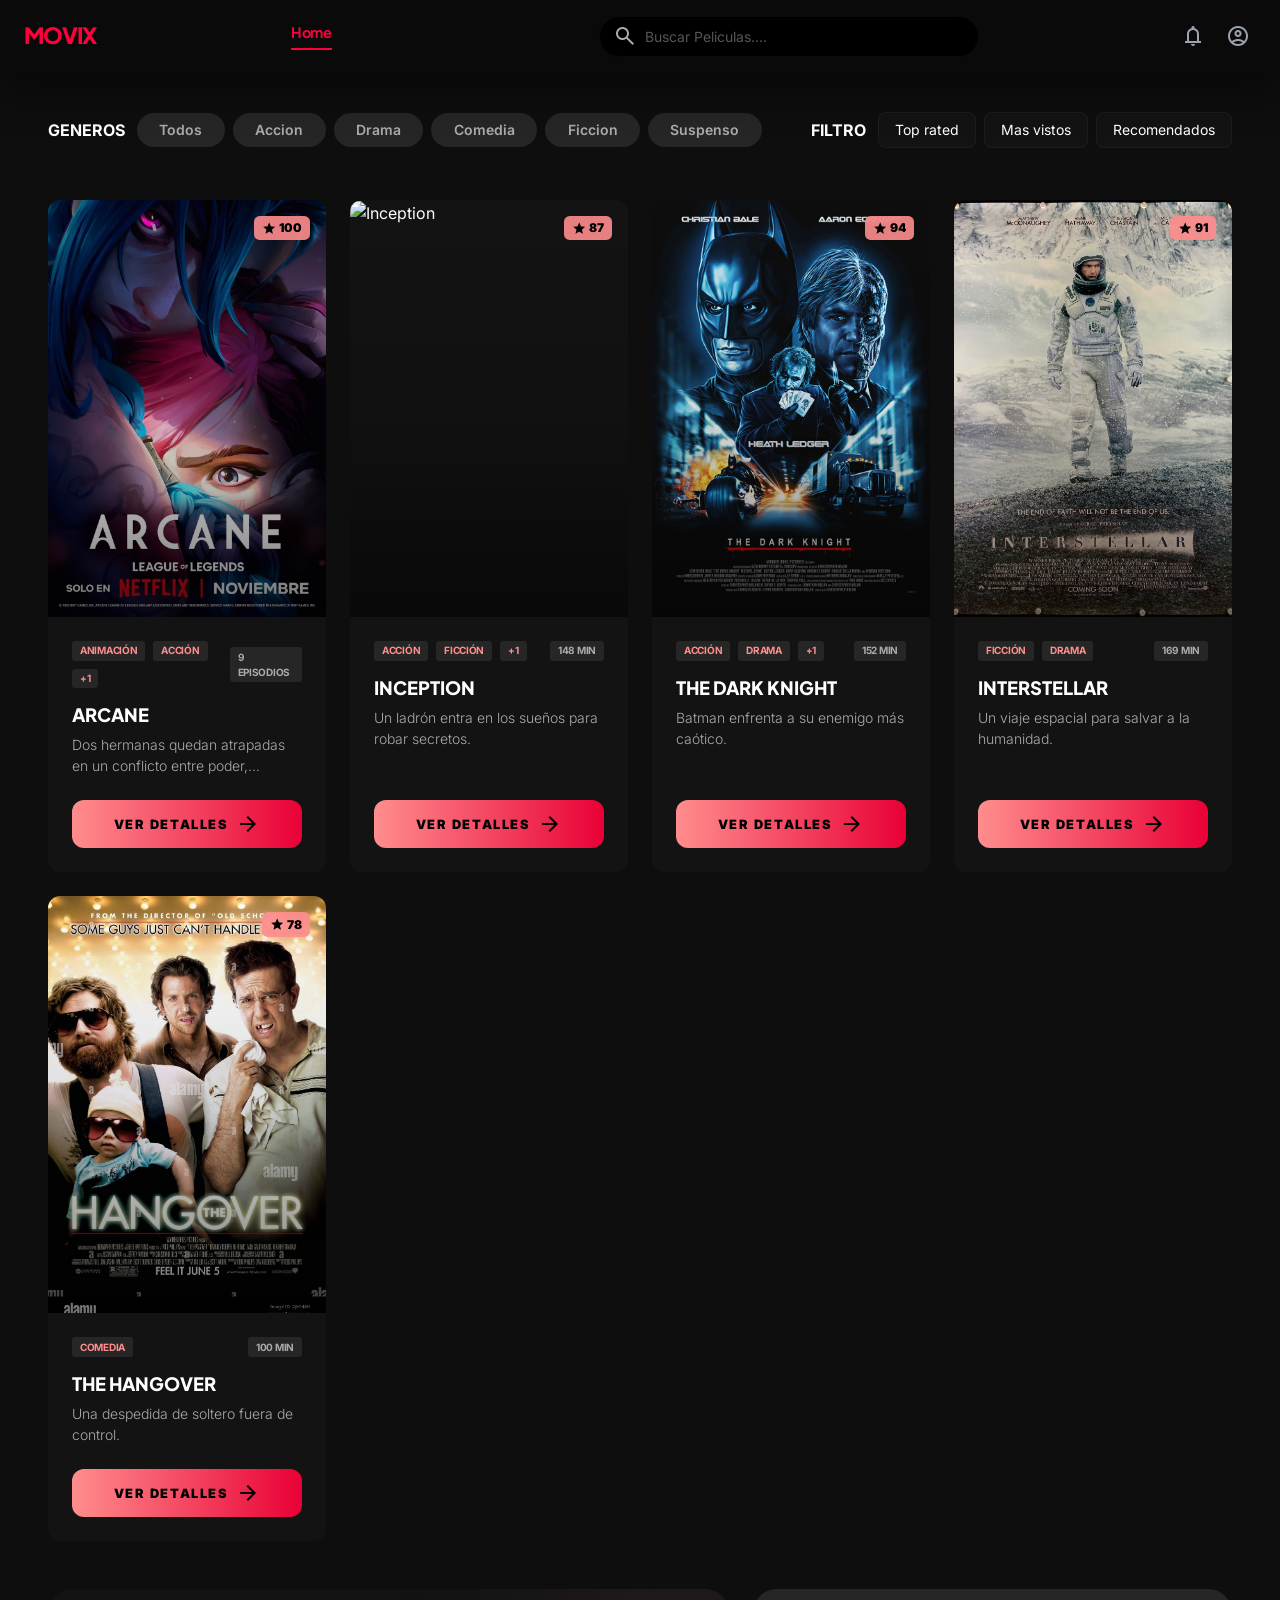
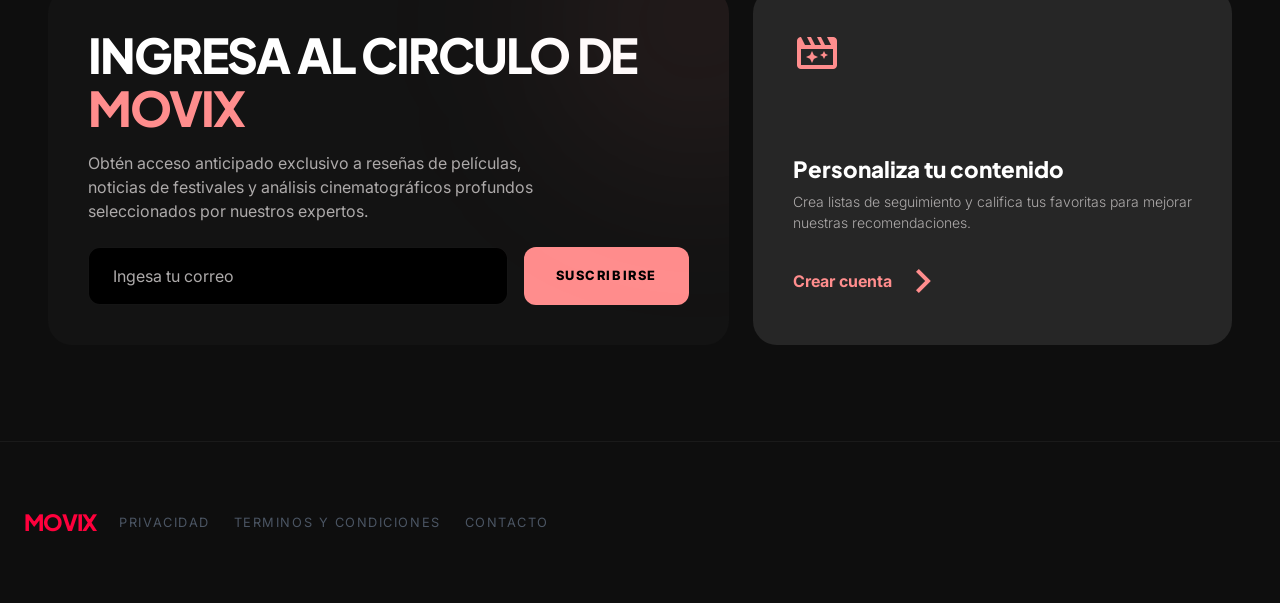
==== index.html @ 1bb52b2a "Primer commit" ====
<!DOCTYPE html>
<html lang="en" data-bs-theme="dark">
<head>
  <meta charset="utf-8"/>
  <meta content="width=device-width, initial-scale=1.0" name="viewport"/>
  <title>Movix</title>
  <link rel="icon" href="/COMPONENTES/BD/sprt/favicon_io/favicon-32x32.png" type="image/png">
  <link href="https://cdn.jsdelivr.net/npm/bootstrap@5.3.3/dist/css/bootstrap.min.css" rel="stylesheet"/>
  <link href="https://fonts.googleapis.com/css2?family=Plus+Jakarta+Sans:wght@400;500;600;700;800&family=Inter:wght@300;400;500;600&display=swap" rel="stylesheet"/>
  <link href="https://fonts.googleapis.com/css2?family=Material+Symbols+Outlined:wght,FILL@100..700,0..1&display=swap" rel="stylesheet"/>

 <link rel="stylesheet" href="COMPONENTES/Home/Style.css"/>
</head>
<body>

<nav class="nt-navbar fixed-top">
  <div class="container-xxl d-flex align-items-center justify-content-between px-4 py-3" style="max-width:1440px;">

 
    <a class="nt-brand" href="#">Movix</a>

    
    <div class="d-none d-md-flex align-items-center gap-4">
      <a class="nt-nav-link active" href="#">Home</a>
      <a class="nt-nav-link" href="#"></a>
      <a class="nt-nav-link" href="#"></a>
      <a class="nt-nav-link" href="#"></a>
    </div>

  
    <div class="d-none d-lg-block" style="width:380px;">
      <div class="nt-search-wrap">
        <span class="material-symbols-outlined">search</span>
        <input   id="searchInput" class="nt-search" placeholder="Buscar Peliculas...." type="text"/>
      </div>
    </div>

    <!-- Action Icons -->
    <div class="d-flex align-items-center gap-2">
      <button class="nt-icon-btn">
        <span class="material-symbols-outlined">notifications</span>
      </button>
      <button class="nt-icon-btn">
        <span class="material-symbols-outlined">account_circle</span>
      </button>
    </div>

  </div>
</nav>


<main class="pt-5 pb-5" style="margin-top:64px; min-height:100vh;">
  <div class="container-xxl px-3 px-lg-5" style="max-width:1440px;">

    
    <section class="mb-4 d-block d-lg-none">
      <div class="nt-search-wrap">
        <span class="material-symbols-outlined">search</span>
        <input class="nt-search" style="border-radius:.75rem; padding:.9rem 1rem .9rem 2.8rem;" placeholder="Search movies..." type="text"/>
      </div>
    </section>

    <!-- Filtros -->
    <section class="mb-5">
      <div class="d-flex flex-column flex-md-row align-items-md-center justify-content-between gap-3">

        <!-- Generos -->
 <div class="d-flex align-items-center gap-2 nt-scrollbar pb-1">
  <span class="text-uppercase fw-bold me-1">Generos</span>
 <button class="nt-filter-pill" onclick="filtrarGenero('Todos'); activarBoton('.nt-filter-pill', this)">Todos</button>
<button class="nt-filter-pill" onclick="filtrarGenero('Acción'); activarBoton('.nt-filter-pill', this)">Accion</button>
  <button class="nt-filter-pill" onclick="filtrarGenero('Drama');activarBoton('.nt-filter-pill', this)">Drama</button>
  <button class="nt-filter-pill" onclick="filtrarGenero('Comedia');activarBoton('.nt-filter-pill', this)">Comedia</button>
  <button class="nt-filter-pill" onclick="filtrarGenero('Ficción');activarBoton('.nt-filter-pill', this)">Ficcion</button>
  <button class="nt-filter-pill" onclick="filtrarGenero('Suspenso');activarBoton('.nt-filter-pill', this)">Suspenso</button>
</div>

        <!-- Filtro  -->
      <div class="d-flex align-items-center gap-2 nt-scrollbar pb-1">
  <span class="text-uppercase fw-bold me-1">Filtro</span>

  <button class="nt-sort-btn" onclick="ordenarPor('rating');activarBoton('.nt-sort-btn', this)">Top rated</button>
  <button class="nt-sort-btn" onclick="ordenarPor('vistas'); activarBoton('.nt-sort-btn', this)"> Mas vistos</button>
  <button class="nt-sort-btn" onclick="ordenarPor('recomendado');activarBoton('.nt-sort-btn', this)">Recomendados</button>
</div>

      </div>
    </section>

    <section id="movieContainer" class="row row-cols-1 row-cols-sm-2 row-cols-lg-3 row-cols-xl-4 g-4 mb-5">


    </section>

    <section class="row g-4 mb-5">

  
      <div class="col-12 col-md-7">
        <div class="nt-newsletter-card h-100">
          <div class="nt-newsletter-glow"></div>
          <h2 class="nt-newsletter-title mb-3">
            INGRESA AL CIRCULO DE   <span class="accent">MOVIX</span>
          </h2>
          <p class="nt-newsletter-desc mb-4">Obtén acceso anticipado exclusivo a reseñas de películas, noticias de festivales y análisis cinematográficos profundos seleccionados por nuestros expertos.</p>
          <div class="d-flex flex-column flex-sm-row gap-3">
            <input class="nt-email-input" placeholder="Ingesa tu correo" type="email"/>
            <button class="nt-btn-subscribe">Suscribirse </button>
          </div>
        </div>
      </div>


      <div class="col-12 col-md-5">
        <div class="nt-curate-card h-100">
          <span class="material-symbols-outlined mb-4">movie_filter</span>
          <div>
            <h3 class="nt-curate-title mb-2">Personaliza tu contenido</h3>
            <p class="nt-curate-desc mb-4">Crea listas de seguimiento y califica tus favoritas para mejorar nuestras recomendaciones.</p>
            <a class="nt-curate-link" href="#">
              Crear cuenta <span class="material-symbols-outlined">chevron_right</span>
            </a>
          </div>
        </div>
      </div>

    </section>

  </div>
</main>


<footer class="nt-footer">
  <div class="container-xxl px-4" style="max-width:1440px;">
    <div class="d-flex flex-column flex-md-row justify-content-start align-items-center gap-4">
      <div class="nt-footer-brand">Movix</div>
      <div class="d-flex flex-wrap justify-content-center gap-4">
        <a class="nt-footer-link" href="#">Privacidad</a>
        <a class="nt-footer-link" href="#">Terminos y condiciones</a>
        <a class="nt-footer-link" href="#">Contacto</a>
      </div>
    </div>
  </div>
</footer>

<!-- Bootstrap JS -->
<script src="https://cdn.jsdelivr.net/npm/bootstrap@5.3.3/dist/js/bootstrap.bundle.min.js"></script>
<script src="COMPONENTES/Home/app.js"></script>
</body>
</html>
---- COMPONENTES/Home/Style.css ----
:root {
      
      --nt-primary:                   #ff8d8d;
      --nt-primary-dim:               #e90036;
      --nt-primary-container:         #ff7578;
      --nt-primary-fixed:             #ff7578;
      --nt-primary-fixed-dim:         #ff5961;
      --nt-on-primary:                #640011;
      --nt-on-primary-fixed:          #000000;
      --nt-on-primary-container:      #4e000b;
      --nt-on-primary-fixed-variant:  #600010;
      --nt-inverse-primary:           #c0002b;

     
      --nt-secondary:                 #fb7e9f;
      --nt-secondary-dim:             #f17797;
      --nt-secondary-container:       #832041;
      --nt-secondary-fixed:           #ffc2ce;
      --nt-secondary-fixed-dim:       #ffadbf;
      --nt-on-secondary:              #560023;
      --nt-on-secondary-container:    #ffc0cc;
      --nt-on-secondary-fixed:        #6a092f;
      --nt-on-secondary-fixed-variant:#902b4b;

    
      --nt-tertiary:                  #c89dff;
      --nt-tertiary-dim:              #b688f3;
      --nt-tertiary-fixed:            #c89dff;
      --nt-tertiary-fixed-dim:        #bc8df9;
      --nt-tertiary-container:        #bc8df9;
      --nt-on-tertiary:               #430f7c;
      --nt-on-tertiary-container:     #36006c;
      --nt-on-tertiary-fixed:         #24004c;
      --nt-on-tertiary-fixed-variant: #4d1d86;

  
      --nt-background:                #0e0e0e;
      --nt-surface:                   #0e0e0e;
      --nt-surface-dim:               #0e0e0e;
      --nt-surface-bright:            #2c2c2c;
      --nt-surface-container-lowest:  #000000;
      --nt-surface-container-low:     #131313;
      --nt-surface-container:         #1a1919;
      --nt-surface-container-high:    #201f1f;
      --nt-surface-container-highest: #262626;
      --nt-surface-variant:           #262626;
      --nt-inverse-surface:           #fcf9f8;

      
      --nt-on-background:             #ffffff;
      --nt-on-surface:                #ffffff;
      --nt-on-surface-variant:        #adaaaa;
      --nt-inverse-on-surface:        #565555;

    
      --nt-outline:                   #767575;
      --nt-outline-variant:           #484847;
      --nt-surface-tint:              #ff8d8d;

   
      --nt-error:                     #ff7351;
      --nt-error-dim:                 #d53d18;
      --nt-error-container:           #b92902;
      --nt-on-error:                  #450900;
      --nt-on-error-container:        #ffd2c8;

     
      --nt-font-headline: 'Plus Jakarta Sans', sans-serif;
      --nt-font-body:     'Inter', sans-serif;
    }


    body {
      background-color: var(--nt-background);
      color: var(--nt-on-surface);
      font-family: var(--nt-font-body);
    }

    ::selection {
      background-color: var(--nt-primary-container);
      color: var(--nt-on-primary-container);
    }

    .font-headline { font-family: var(--nt-font-headline); }

    .material-symbols-outlined {
      font-variation-settings: 'FILL' 0, 'wght' 400, 'GRAD' 0, 'opsz' 24;
      vertical-align: middle;
      line-height: 1;
    }

   
    .nt-navbar {
      background: rgba(10, 10, 10, 0.8);
      backdrop-filter: blur(20px);
      -webkit-backdrop-filter: blur(20px);
      box-shadow: 0 20px 40px rgba(0,0,0,0.4);
    }

    .nt-brand {
      font-family: var(--nt-font-headline);
      font-weight: 900;
      font-size: 1.4rem;
      color: #FF003C;
      letter-spacing: -0.05em;
      text-transform: uppercase;
      text-decoration: none;
    }

    .nt-nav-link {
      font-family: var(--nt-font-headline);
      font-weight: 700;
      font-size: .9rem;
      letter-spacing: -0.02em;
      color: #9ca3af;
      text-decoration: none;
      transition: color .3s;
    }

    .nt-nav-link:hover { color: #fff; }
    .nt-nav-link.active {
      color: #FF003C;
      border-bottom: 2px solid #FF003C;
      padding-bottom: 4px;
    }

    /* Search bar */
    .nt-search-wrap { position: relative; }
    .nt-search-wrap .material-symbols-outlined {
      position: absolute;
      left: 14px;
      top: 50%;
      transform: translateY(-50%);
      color: var(--nt-on-surface-variant);
      pointer-events: none;
      transition: color .2s;
    }
    .nt-search {
      width: 100%;
      background: var(--nt-surface-container-lowest);
      border: 1px solid rgba(72,72,71,.15);
      border-radius: 999px;
      padding: .55rem 1rem .55rem 2.8rem;
      font-size: .875rem;
      color: var(--nt-on-surface);
      transition: border-color .2s, box-shadow .2s;
    }
    .nt-search::placeholder { color: rgba(173,170,170,.5); }
    .nt-search:focus {
      outline: none;
      border-color: rgba(255,141,141,.5);
      box-shadow: 0 0 0 3px rgba(255,141,141,.1);
    }
    .nt-search:focus + .material-symbols-outlined { color: var(--nt-primary); }
    .nt-search-wrap:focus-within .material-symbols-outlined { color: var(--nt-primary); }

    .nt-icon-btn {
      background: transparent;
      border: none;
      color: #9ca3af;
      border-radius: 999px;
      padding: .4rem;
      transition: background .2s;
      line-height: 1;
    }
    .nt-icon-btn:hover { background: rgba(255,255,255,.05); color: #fff; }


    .nt-filter-pill {
      padding: .4rem 1.4rem;
      border-radius: 999px;
      font-size: .875rem;
      border: none;
      font-weight: 600;
      white-space: nowrap;
      transition: transform .15s;
      background: var(--nt-surface-container-highest);
      color: var(--nt-on-surface-variant);
    }
    .nt-filter-pill:hover { color: #fff; }
    .nt-filter-pill:active { transform: scale(.95); }
    .nt-filter-pill.active {
      background: var(--nt-primary);
      color: var(--nt-on-primary-fixed);
    }

    .nt-sort-btn {
      padding: .4rem 1rem;
      border-radius: .5rem;
      font-size: .875rem;
      border: 1px solid rgba(72,72,71,.2);
      background: var(--nt-surface-container-low);
      color: var(--nt-on-surface);
      white-space: nowrap;
      transition: background .2s;
    }
    .nt-sort-btn:hover { background: var(--nt-surface-container-high); }
    .nt-sort-btn.active {
  background: var(--nt-primary);
  color: #fff;
  border-color: var(--nt-primary);
}

  
    .nt-movie-card {
      background: var(--nt-surface-container-low);
      border-radius: .75rem;
      overflow: hidden;
      display: flex;
      flex-direction: column;
      transition: transform .5s, box-shadow .5s;
    }
    .nt-movie-card:hover {
      transform: translateY(-8px);
      box-shadow: 0 30px 60px -15px rgba(233,0,54,.3);
    }

    .nt-poster-wrap {
      position: relative;
      aspect-ratio: 2/3;
      overflow: hidden;
    }
    .nt-poster-wrap img {
      width: 100%;
      height: 100%;
      object-fit: cover;
      transition: transform .7s;
    }
    .nt-movie-card:hover .nt-poster-wrap img { transform: scale(1.1); }

    .nt-poster-gradient {
      position: absolute;
      inset: 0;
      background: linear-gradient(to top, rgba(0,0,0,.9) 0%, rgba(0,0,0,.2) 50%, transparent 100%);
      opacity: .6;
    }

    .nt-rating-badge {
      position: absolute;
      top: 1rem;
      right: 1rem;
      background: rgba(255,141,141,.9);
      color: var(--nt-on-primary-fixed);
      padding: .2rem .5rem;
      border-radius: .35rem;
      font-size: .75rem;
      font-weight: 900;
      display: flex;
      align-items: center;
      gap: .2rem;
      backdrop-filter: blur(8px);
    }
    .nt-rating-badge .material-symbols-outlined {
      font-size: .9rem;
      font-variation-settings: 'FILL' 1, 'wght' 400, 'GRAD' 0, 'opsz' 24;
    }

    .nt-card-body { padding: 1.5rem; display: flex; flex-direction: column; flex-grow: 1; }

    .nt-genre-tag {
      font-size: 10px;
      font-weight: 700;
      text-transform: uppercase;
      letter-spacing: -.03em;
      padding: .15rem .5rem;
      background: var(--nt-surface-container-highest);
      color: var(--nt-primary);
      border-radius: .2rem;
    }
    .nt-duration-tag {
      font-size: 10px;
      font-weight: 700;
      text-transform: uppercase;
      letter-spacing: -.03em;
      padding: .15rem .5rem;
      background: var(--nt-surface-container-highest);
      color: var(--nt-on-surface-variant);
      border-radius: .2rem;
    }

    .nt-card-title {
      font-family: var(--nt-font-headline);
      font-weight: 800;
      font-size: 1.15rem;
      transition: color .2s;
    }
    .nt-movie-card:hover .nt-card-title { color: var(--nt-primary); }

    .nt-card-desc {
      color: var(--nt-on-surface-variant);
      font-size: .875rem;
      font-weight: 300;
      display: -webkit-box;
      -webkit-line-clamp: 2;
      -webkit-box-orient: vertical;
      overflow: hidden;
    }

    .nt-btn-details {
      width: 100%;
      padding: .75rem;
      border-radius: .75rem;
      border: none;
      background: linear-gradient(to right, var(--nt-primary), var(--nt-primary-dim));
      color: var(--nt-on-primary-fixed);
      font-weight: 900;
      font-size: .8rem;
      text-transform: uppercase;
      letter-spacing: .12em;
      display: flex;
      align-items: center;
      justify-content: center;
      gap: .5rem;
      transition: transform .15s;
    }
    .nt-btn-details:active { transform: scale(.95); }
    .nt-btn-details:hover .nt-arrow { transform: translateX(4px); }
    .nt-arrow { transition: transform .2s; }

    .nt-newsletter-card {
      background: var(--nt-surface-container-low);
      border-radius: 1.5rem;
      padding: 2.5rem;
      position: relative;
      overflow: hidden;
    }
    .nt-newsletter-glow {
      position: absolute;
      top: -6rem;
      right: -6rem;
      width: 16rem;
      height: 16rem;
      background: rgba(255,141,141,.1);
      filter: blur(100px);
      border-radius: 999px;
      pointer-events: none;
    }
    .nt-newsletter-title {
      font-family: var(--nt-font-headline);
      font-weight: 800;
      font-size: clamp(2rem, 4vw, 3rem);
      line-height: 1.1;
      letter-spacing: -.04em;
    }
    .nt-newsletter-title .accent { color: var(--nt-primary); }
    .nt-newsletter-desc { color: var(--nt-on-surface-variant); max-width: 28rem; }

    .nt-email-input {
      background: var(--nt-surface-container-lowest);
      border: 1px solid rgba(72,72,71,.3);
      border-radius: .75rem;
      padding: 1rem 1.5rem;
      color: var(--nt-on-surface);
      transition: border-color .2s;
      flex-grow: 1;
    }
    .nt-email-input:focus {
      outline: none;
      border-color: var(--nt-primary);
    }
    .nt-email-input::placeholder { color: var(--nt-on-surface-variant); }

    .nt-btn-subscribe {
      background: var(--nt-primary);
      color: var(--nt-on-primary-fixed);
      border: none;
      border-radius: .75rem;
      padding: 1rem 2rem;
      font-weight: 800;
      text-transform: uppercase;
      letter-spacing: .12em;
      font-size: .8rem;
      transition: background .2s;
      white-space: nowrap;
    }
    .nt-btn-subscribe:hover { background: var(--nt-primary-dim); color: #fff; }

    .nt-curate-card {
      background: var(--nt-surface-variant);
      border-radius: 1.5rem;
      padding: 2.5rem;
      display: flex;
      flex-direction: column;
      justify-content: space-between;
    }
    .nt-curate-card .material-symbols-outlined { font-size: 3rem; color: var(--nt-primary); }
    .nt-curate-title {
      font-family: var(--nt-font-headline);
      font-weight: 800;
      font-size: 1.4rem;
    }
    .nt-curate-desc { color: var(--nt-on-surface-variant); font-weight: 300; font-size: .875rem; }
    .nt-curate-link {
      color: var(--nt-primary);
      font-weight: 700;
      text-decoration: none;
      display: inline-flex;
      align-items: center;
      gap: .5rem;
      transition: gap .2s;
    }
    .nt-curate-link:hover { gap: 1rem; color: var(--nt-primary); }

  
    .nt-footer {
      background: #0e0e0e;
      border-top: 1px solid rgba(255,255,255,.05);
      padding: 4rem 0;
    }
    .nt-footer-brand {
      font-family: var(--nt-font-headline);
      font-weight: 800;
      color: #FF003C;
      font-size: 1.4rem;
      letter-spacing: -.05em;
      text-transform: uppercase;
    }
    .nt-footer-link {
      font-family: var(--nt-font-body);
      font-size: .8rem;
      text-transform: uppercase;
      letter-spacing: .12em;
      color: #4b5563;
      text-decoration: none;
      transition: color .3s;
    }
    .nt-footer-link:hover { color: #FF003C; }
    .nt-footer-copy {
      font-family: var(--nt-font-body);
      font-size: .72rem;
      text-transform: uppercase;
      letter-spacing: .12em;
      color: #4b5563;
    }

    .nt-scrollbar { overflow-x: auto; }
    .nt-scrollbar::-webkit-scrollbar { height: 4px; }
    .nt-scrollbar::-webkit-scrollbar-track { background: #131313; }
    .nt-scrollbar::-webkit-scrollbar-thumb { background: #262626; border-radius: 10px; }
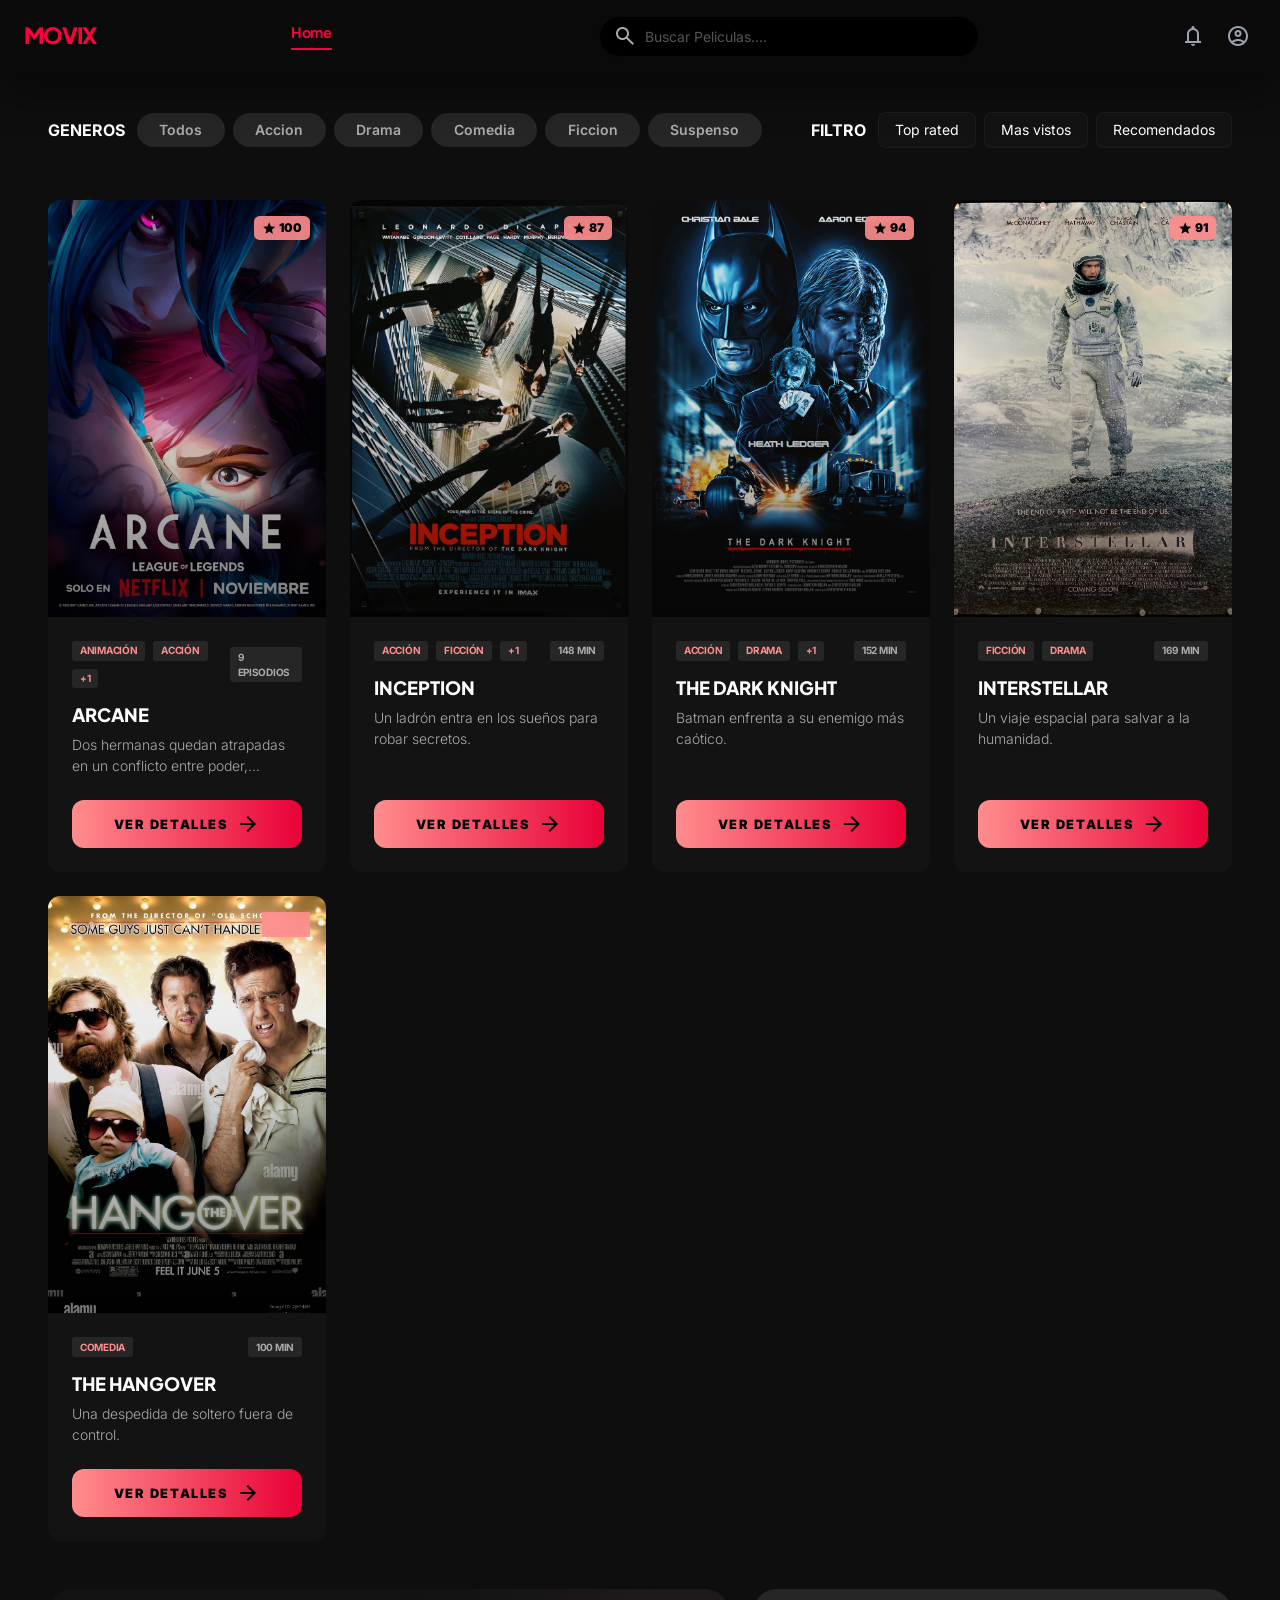
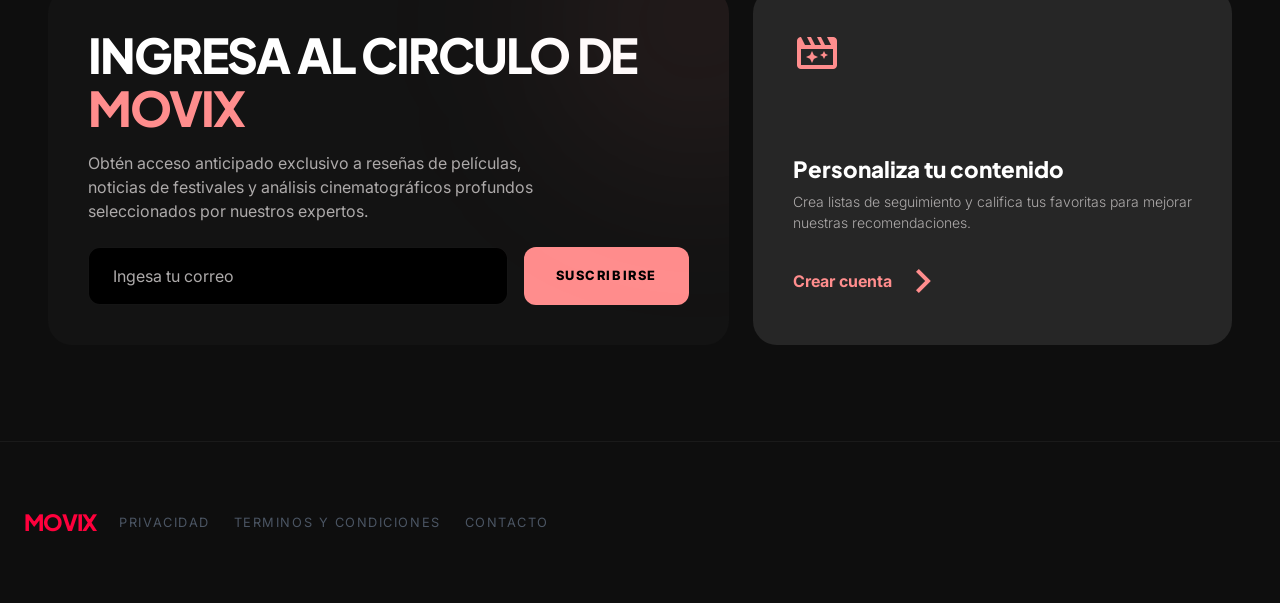
==== commit ed2bc277: "Update index.html" ====
--- a/index.html
+++ b/index.html
@@ -4,7 +4,7 @@
   <meta charset="utf-8"/>
   <meta content="width=device-width, initial-scale=1.0" name="viewport"/>
   <title>Movix</title>
-  <link rel="icon" href="/COMPONENTES/BD/sprt/favicon_io/favicon-32x32.png" type="image/png">
+  <link rel="icon" href="COMPONENTES/BD/sprt/favicon_io/favicon-32x32.png" type="image/png">
   <link href="https://cdn.jsdelivr.net/npm/bootstrap@5.3.3/dist/css/bootstrap.min.css" rel="stylesheet"/>
   <link href="https://fonts.googleapis.com/css2?family=Plus+Jakarta+Sans:wght@400;500;600;700;800&family=Inter:wght@300;400;500;600&display=swap" rel="stylesheet"/>
   <link href="https://fonts.googleapis.com/css2?family=Material+Symbols+Outlined:wght,FILL@100..700,0..1&display=swap" rel="stylesheet"/>
@@ -146,4 +146,4 @@
 <script src="https://cdn.jsdelivr.net/npm/bootstrap@5.3.3/dist/js/bootstrap.bundle.min.js"></script>
 <script src="COMPONENTES/Home/app.js"></script>
 </body>
-</html>+</html>
